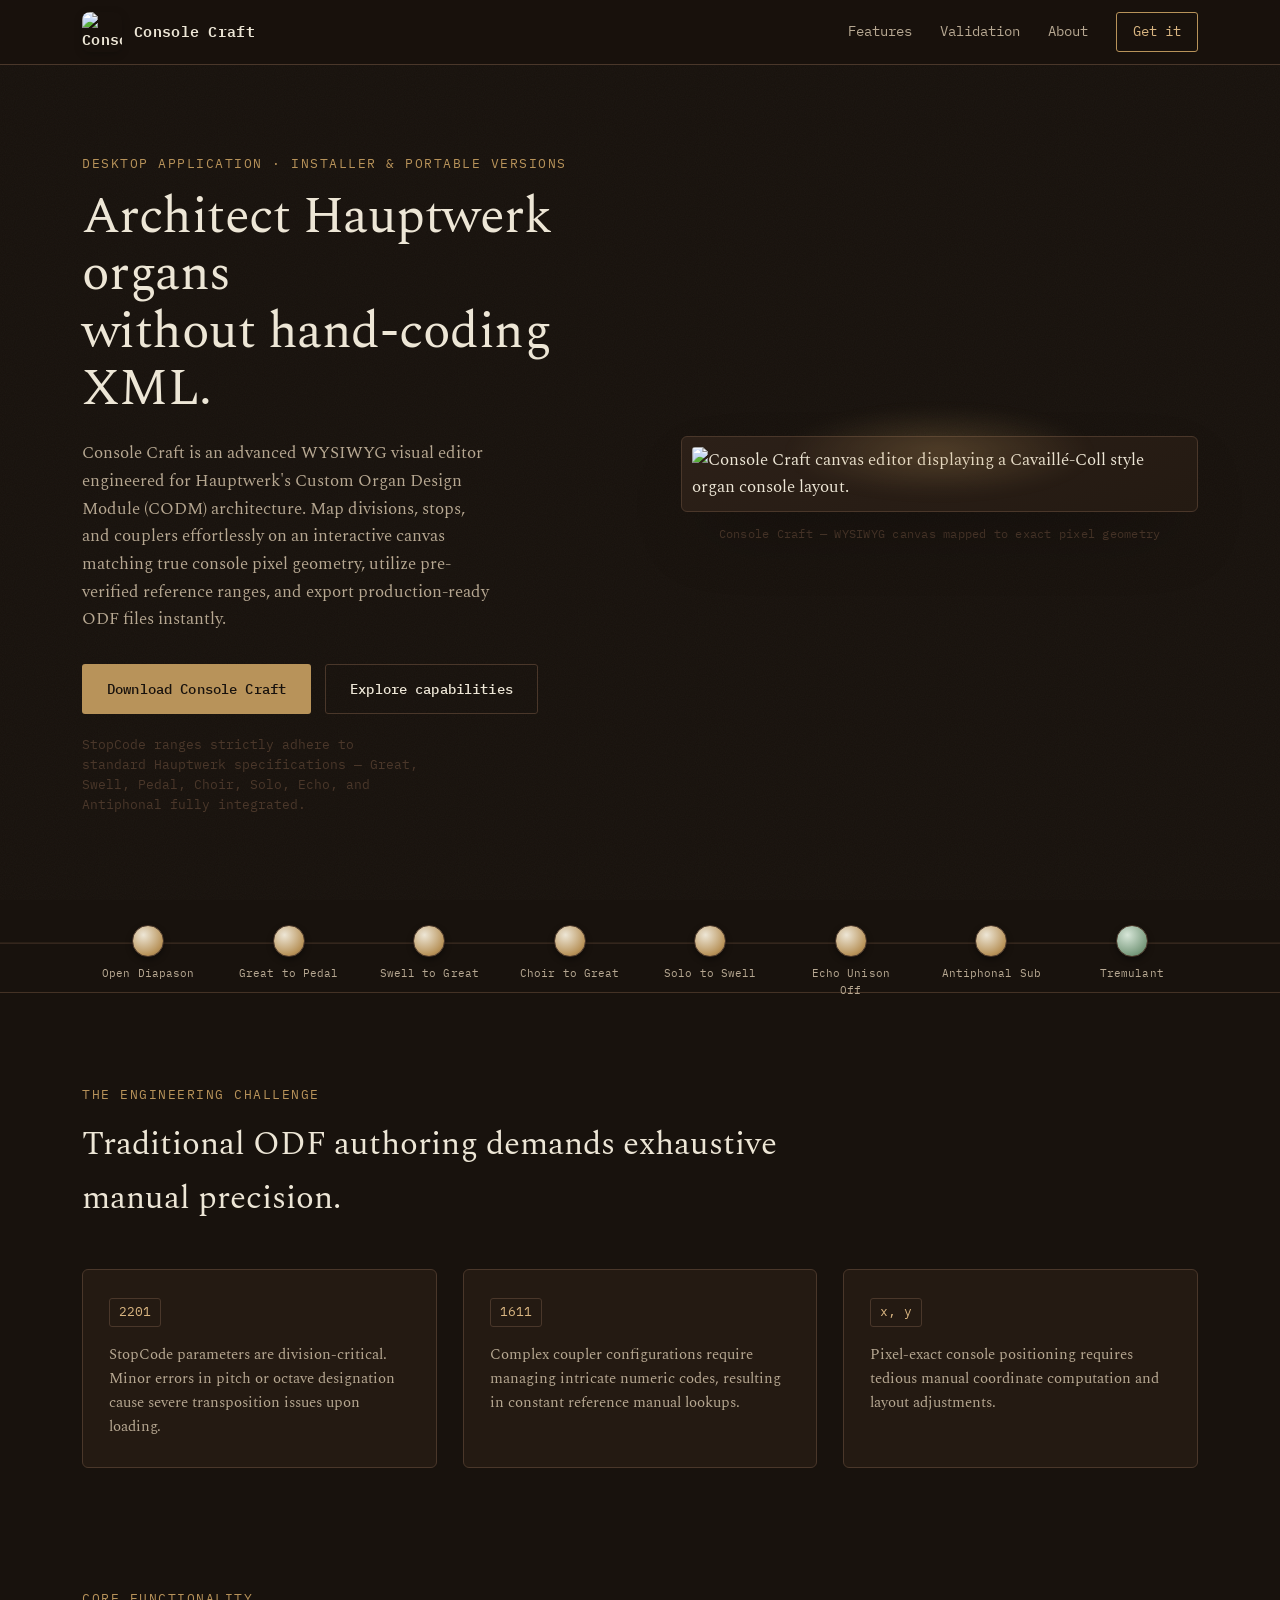
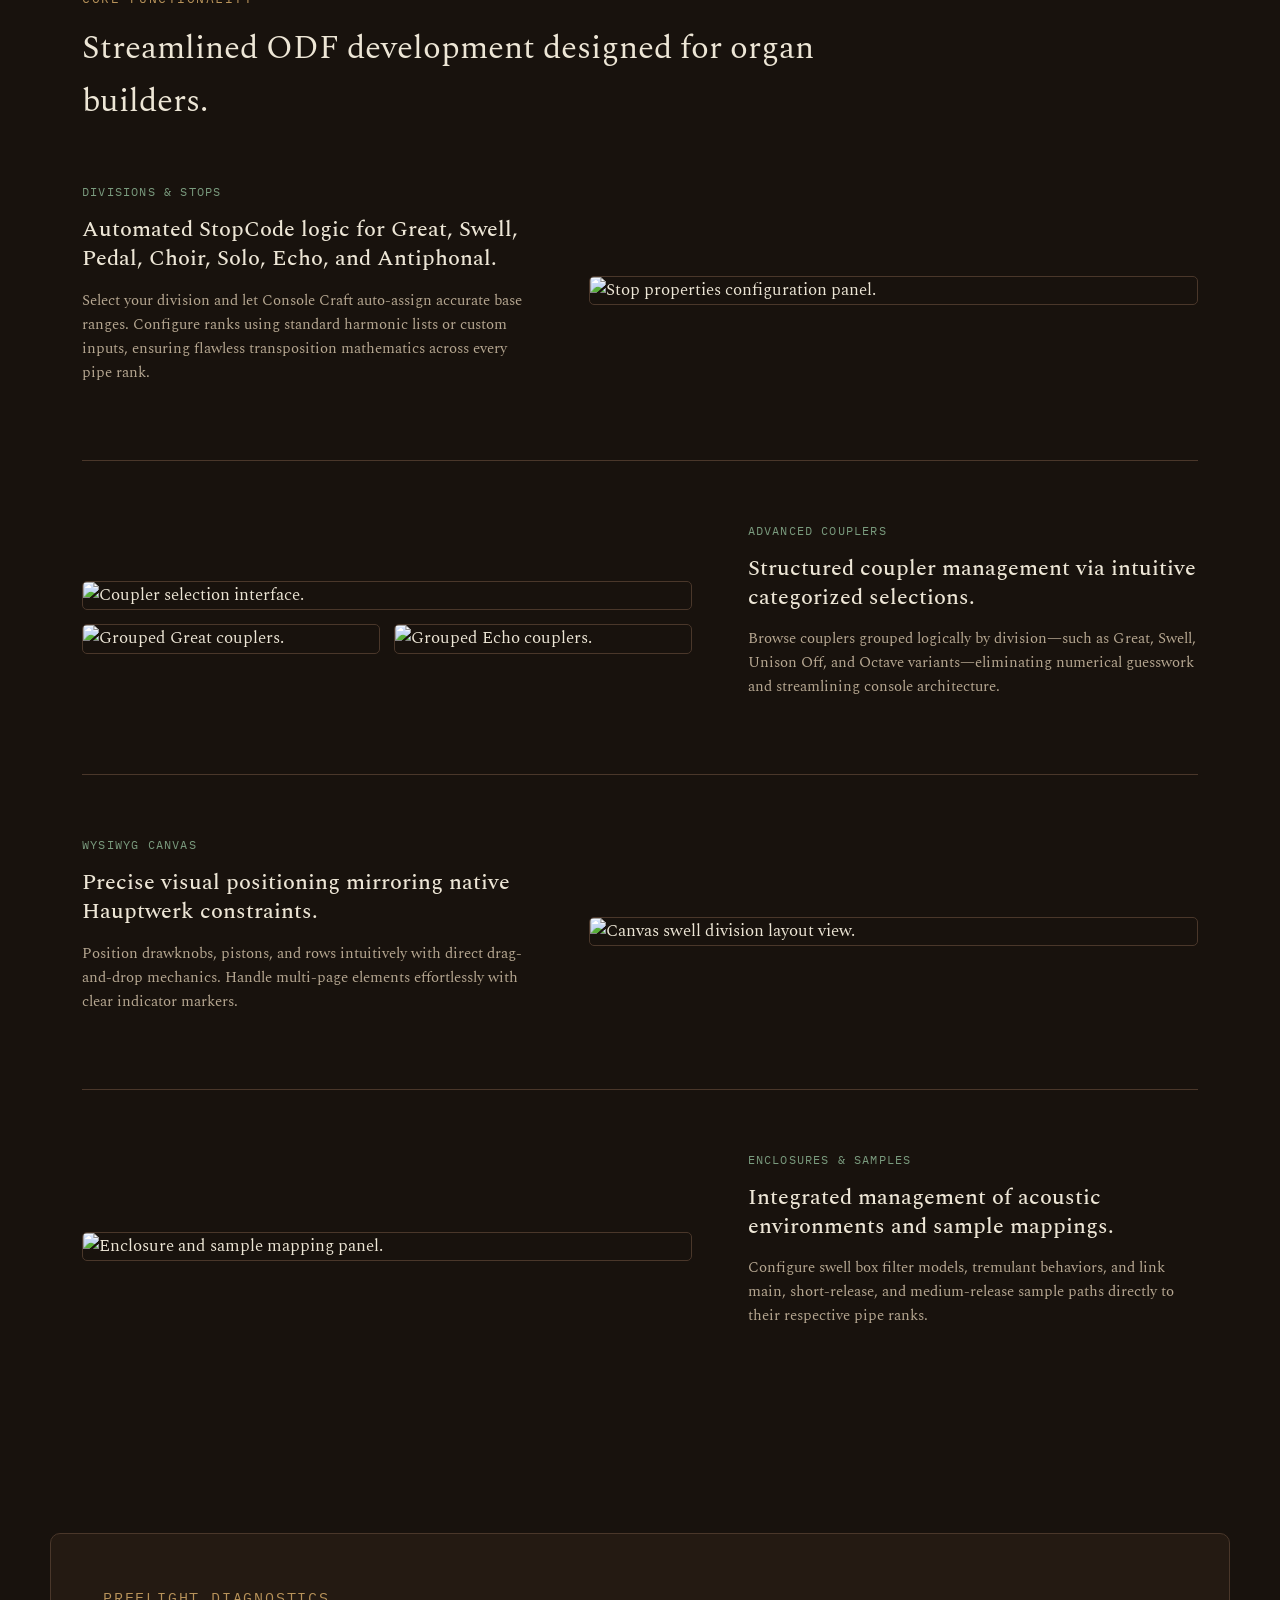
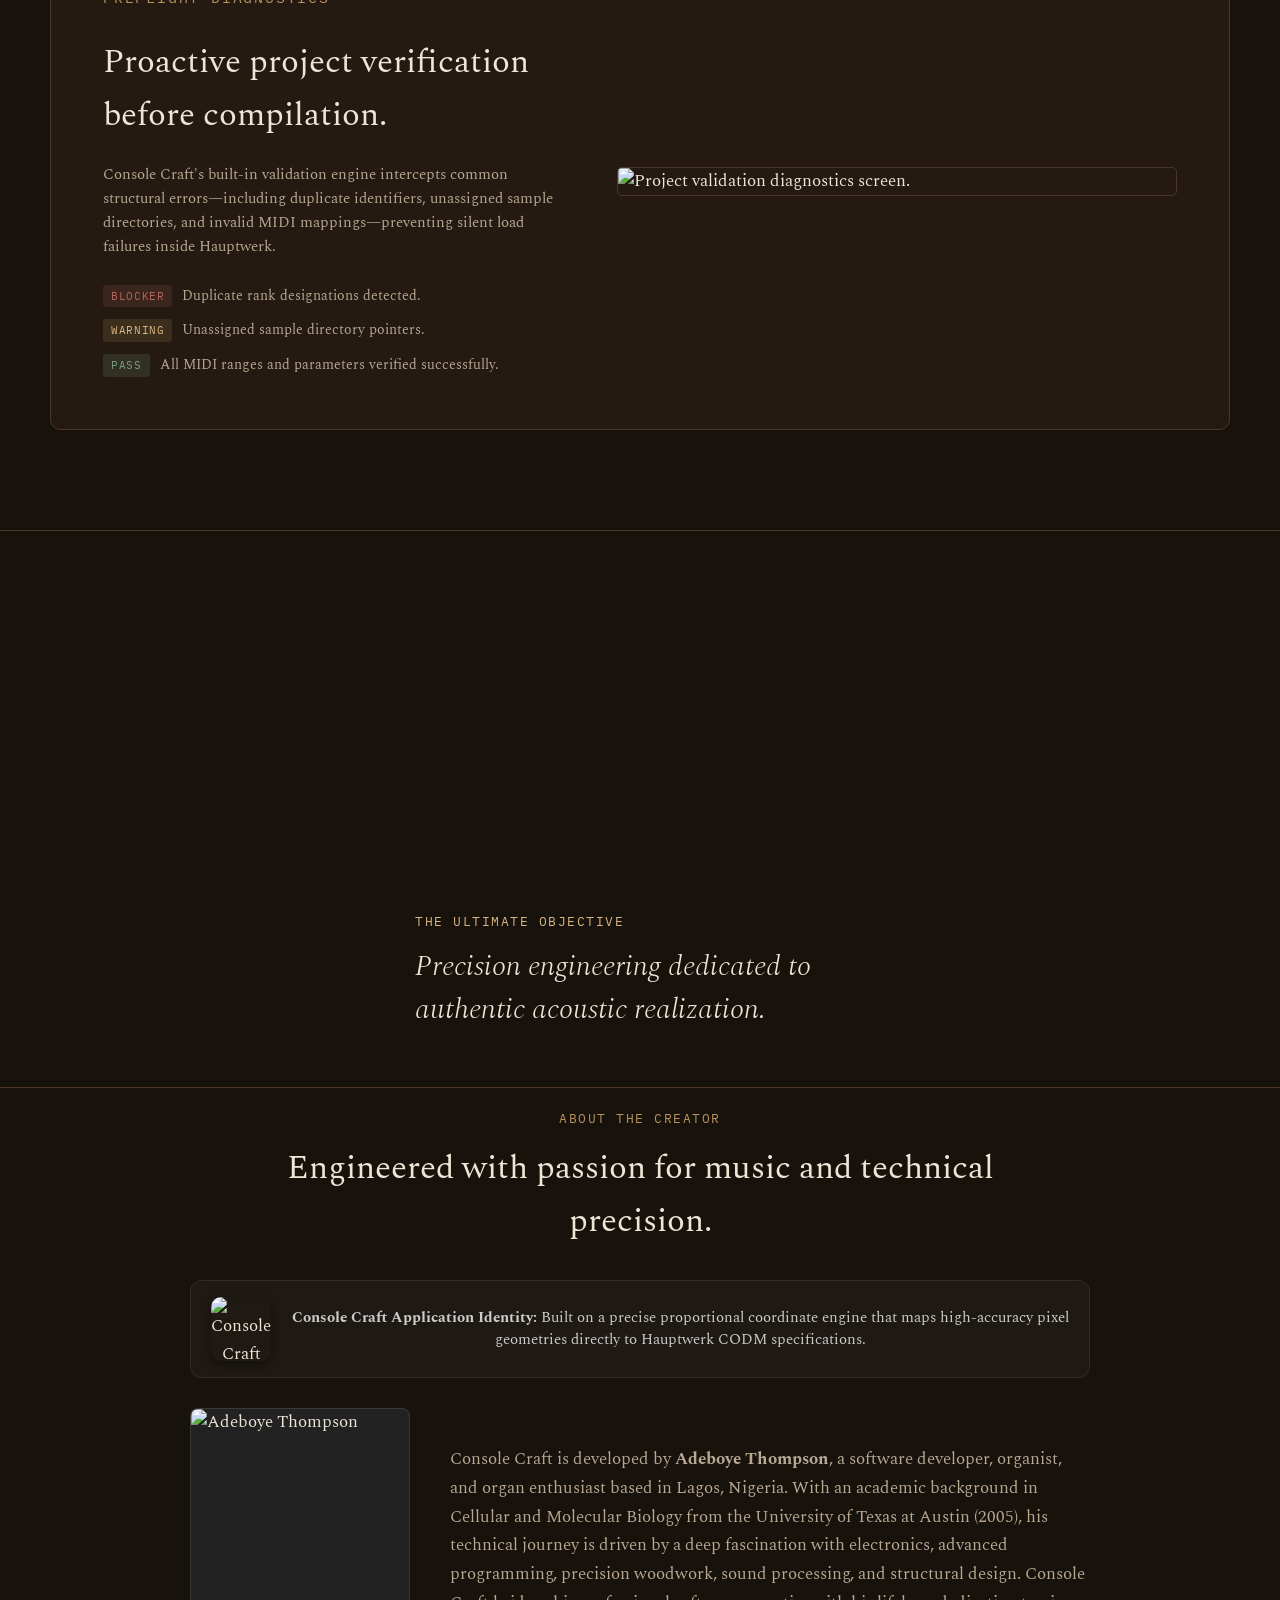
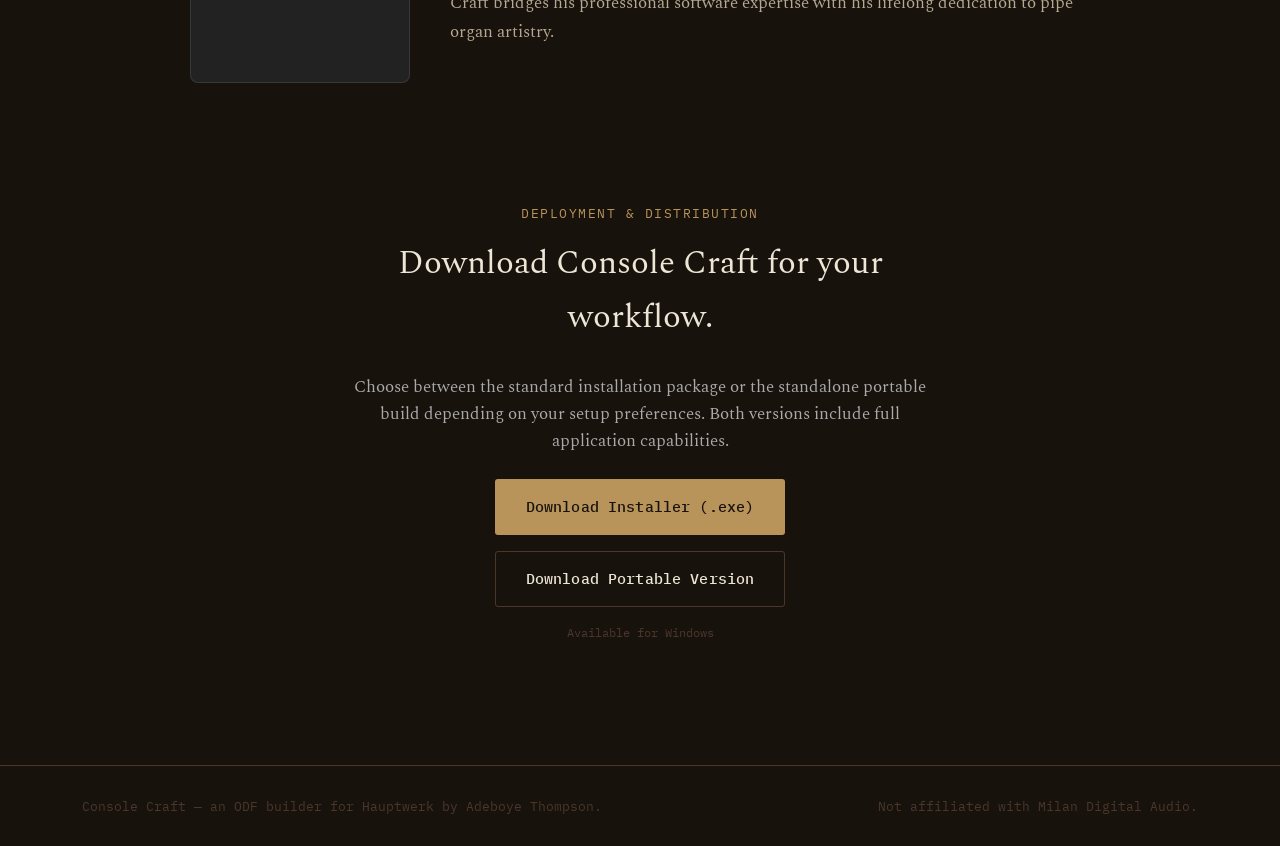
==== index.html @ 50b04cef "first" ====
<!DOCTYPE html>
<html lang="en">
<head>
<meta charset="UTF-8">
<meta name="viewport" content="width=device-width, initial-scale=1.0">
<title>Console Craft — Organ ODF Builder for Hauptwerk</title>
<meta name="description" content="Console Craft is a visual editor for building Hauptwerk Custom Organ Design Module (CODM) files — defining divisions, stops, couplers, and canvas layout with precision, eliminating manual XML authoring.">

<link rel="preconnect" href="https://fonts.googleapis.com">
<link rel="preconnect" href="https://fonts.gstatic.com" crossorigin>
<link href="https://fonts.googleapis.com/css2?family=Spectral:ital,wght@0,300;0,400;0,500;0,600;1,400&family=IBM+Plex+Mono:wght@400;500;600&display=swap" rel="stylesheet">
<link rel="stylesheet" href="styles.css">
<style>
  /* Styling for about section layout and larger logo integration */
  .about-container {
    display: flex;
    align-items: center;
    gap: 40px;
    max-width: 900px;
    margin: 0 auto;
    text-align: left;
  }
  .about-photo-frame {
    flex-shrink: 0;
    width: 220px;
    aspect-ratio: 1122 / 1402;
    border-radius: 8px;
    overflow: hidden;
    background: #222;
    border: 1px solid rgba(255, 255, 255, 0.1);
  }
  .about-photo-frame img {
    width: 100%;
    height: 100%;
    object-fit: cover;
    display: block;
  }
  .about-text {
    flex-grow: 1;
    line-height: 1.7;
  }
  /* Clear, larger logo styling for header */
  .brand-logo {
    width: 40px;
    height: 40px;
    border-radius: 8px;
    object-fit: cover;
    box-shadow: 0 2px 8px rgba(0,0,0,0.2);
  }
  .hero-badge-logo {
    display: flex;
    align-items: center;
    gap: 14px;
    margin-bottom: 16px;
  }
  .hero-badge-logo img {
    width: 56px;
    height: 56px;
    border-radius: 10px;
    box-shadow: 0 4px 12px rgba(0,0,0,0.3);
  }
  /* App logo showcase box in About section */
  .about-logo-showcase {
    display: flex;
    align-items: center;
    gap: 20px;
    background: rgba(255, 255, 255, 0.03);
    border: 1px solid rgba(255, 255, 255, 0.08);
    padding: 16px 20px;
    border-radius: 12px;
    margin-bottom: 24px;
  }
  .about-logo-showcase img {
    width: 64px;
    height: 64px;
    border-radius: 10px;
    object-fit: cover;
    box-shadow: 0 4px 10px rgba(0,0,0,0.4);
  }
  .about-logo-showcase span {
    font-size: 0.95rem;
    color: var(--text-muted, #ccc);
    line-height: 1.5;
  }
  @media (max-width: 768px) {
    .about-container {
      flex-direction: column;
      text-align: center;
    }
    .about-text {
      text-align: left;
    }
    .about-logo-showcase {
      flex-direction: column;
      text-align: center;
    }
  }
</style>
</head>
<body>

<div class="grain-overlay" aria-hidden="true"></div>

<header class="site-header">
  <div class="wrap header-inner">
    <a href="#top" class="brand" style="display: flex; align-items: center; gap: 12px;">
      <!-- Larger, clear logo in header -->
      <img src="images/applogo.png" alt="Console Craft Logo" class="brand-logo">
      Console&nbsp;Craft
    </a>
    <nav class="site-nav">
      <a href="#features">Features</a>
      <a href="#validate">Validation</a>
      <a href="#about">About</a>
      <a class="nav-cta" href="#get-it">Get it</a>
    </nav>
  </div>
</header>

<main id="top">

  <!-- HERO -->
  <section class="hero">
    <div class="wrap hero-inner">
      <div class="hero-copy">
        <div class="hero-badge-logo">
         
          <p class="eyebrow" style="margin: 0;">Desktop Application · Installer &amp; Portable Versions</p>
        </div>
        
        <h1>Architect Hauptwerk organs<br> without hand-coding XML.</h1>
        <p class="hero-lede">
          Console Craft is an advanced WYSIWYG visual editor engineered for Hauptwerk's Custom Organ Design Module (CODM) architecture. 
          Map divisions, stops, and couplers effortlessly on an interactive canvas matching true console pixel geometry, 
          utilize pre-verified reference ranges, and export production-ready ODF files instantly.
        </p>
        <div class="hero-actions">
          <a href="#get-it" class="btn btn-primary">Download Console Craft</a>
          <a href="#features" class="btn btn-ghost">Explore capabilities</a>
        </div>
        <p class="hero-note">StopCode ranges strictly adhere to standard Hauptwerk specifications — Great, Swell, Pedal, Choir, Solo, Echo, and Antiphonal fully integrated.</p>
      </div>

      <div class="hero-frame" aria-hidden="false">
        <div class="console-panel">
          <div class="console-panel-glow"></div>
          <img src="images/hauptwerk-console.webp" alt="Console Craft canvas editor displaying a Cavaillé-Coll style organ console layout." loading="eager">
        </div>
        <div class="frame-caption">Console Craft — WYSIWYG canvas mapped to exact pixel geometry</div>
      </div>
    </div>
  </section>

  <!-- STOP RAIL DIVIDER -->
  <div class="stop-rail" role="presentation" aria-hidden="true">
    <svg class="stop-rail-svg" viewBox="0 0 1400 90" preserveAspectRatio="xMidYMid meet">
      <line x1="0" y1="18" x2="1400" y2="18" class="rail-line"/>
      <line x1="0" y1="72" x2="1400" y2="72" class="rail-line"/>
    </svg>
    <div class="stop-rail-knobs">
      <div class="knob"><span>Open Diapason</span></div>
      <div class="knob"><span>Great to Pedal</span></div>
      <div class="knob"><span>Swell to Great</span></div>
      <div class="knob"><span>Choir to Great</span></div>
      <div class="knob"><span>Solo to Swell</span></div>
      <div class="knob"><span>Echo Unison Off</span></div>
      <div class="knob"><span>Antiphonal Sub</span></div>
      <div class="knob knob-accent"><span>Tremulant</span></div>
    </div>
  </div>

  <!-- THE CHALLENGE -->
  <section class="problem">
    <div class="wrap problem-inner">
      <p class="eyebrow">The Engineering Challenge</p>
      <h2>Traditional ODF authoring demands exhaustive manual precision.</h2>
      <div class="problem-grid">
        <div class="problem-card">
          <span class="pc-mark">2201</span>
          <p>StopCode parameters are division-critical. Minor errors in pitch or octave designation cause severe transposition issues upon loading.</p>
        </div>
        <div class="problem-card">
          <span class="pc-mark">1611</span>
          <p>Complex coupler configurations require managing intricate numeric codes, resulting in constant reference manual lookups.</p>
        </div>
        <div class="problem-card">
          <span class="pc-mark">x, y</span>
          <p>Pixel-exact console positioning requires tedious manual coordinate computation and layout adjustments.</p>
        </div>
      </div>
    </div>
  </section>

  <!-- FEATURES -->
  <section id="features" class="features">
    <div class="wrap">
      <p class="eyebrow">Core Functionality</p>
      <h2>Streamlined ODF development designed for organ builders.</h2>

      <div class="feature-row">
        <div class="feature-text">
          <span class="feature-index">Divisions &amp; Stops</span>
          <h3>Automated StopCode logic for Great, Swell, Pedal, Choir, Solo, Echo, and Antiphonal.</h3>
          <p>Select your division and let Console Craft auto-assign accurate base ranges. Configure ranks using standard harmonic lists or custom inputs, ensuring flawless transposition mathematics across every pipe rank.</p>
        </div>
        <div class="feature-image">
          <img src="images/stop-properties.webp" alt="Stop properties configuration panel." loading="lazy">
        </div>
      </div>

      <div class="feature-row reverse">
        <div class="feature-text">
          <span class="feature-index">Advanced Couplers</span>
          <h3>Structured coupler management via intuitive categorized selections.</h3>
          <p>Browse couplers grouped logically by division—such as Great, Swell, Unison Off, and Octave variants—eliminating numerical guesswork and streamlining console architecture.</p>
        </div>
        <div class="feature-image feature-image-stack">
          <img src="images/coupler-picker.webp" alt="Coupler selection interface." loading="lazy">
          <div class="stack-pair">
            <img src="images/coupler-grouped-great.webp" alt="Grouped Great couplers." loading="lazy">
            <img src="images/coupler-grouped-echo.webp" alt="Grouped Echo couplers." loading="lazy">
          </div>
        </div>
      </div>

      <div class="feature-row">
        <div class="feature-text">
          <span class="feature-index">WYSIWYG Canvas</span>
          <h3>Precise visual positioning mirroring native Hauptwerk constraints.</h3>
          <p>Position drawknobs, pistons, and rows intuitively with direct drag-and-drop mechanics. Handle multi-page elements effortlessly with clear indicator markers.</p>
        </div>
        <div class="feature-image">
          <img src="images/canvas-swell.webp" alt="Canvas swell division layout view." loading="lazy">
        </div>
      </div>

      <div class="feature-row reverse">
        <div class="feature-text">
          <span class="feature-index">Enclosures &amp; Samples</span>
          <h3>Integrated management of acoustic environments and sample mappings.</h3>
          <p>Configure swell box filter models, tremulant behaviors, and link main, short-release, and medium-release sample paths directly to their respective pipe ranks.</p>
        </div>
        <div class="feature-image">
          <img src="images/enclosure-samples.webp" alt="Enclosure and sample mapping panel." loading="lazy">
        </div>
      </div>
    </div>
  </section>

  <!-- VALIDATION -->
  <section id="validate" class="validate">
    <div class="wrap validate-inner">
      <div class="validate-copy">
        <p class="eyebrow">Preflight Diagnostics</p>
        <h2>Proactive project verification before compilation.</h2>
        <p>Console Craft's built-in validation engine intercepts common structural errors—including duplicate identifiers, unassigned sample directories, and invalid MIDI mappings—preventing silent load failures inside Hauptwerk.</p>
        <ul class="validate-list">
          <li><span class="v-blocker">Blocker</span> Duplicate rank designations detected.</li>
          <li><span class="v-warning">Warning</span> Unassigned sample directory pointers.</li>
          <li><span class="v-pass">Pass</span> All MIDI ranges and parameters verified successfully.</li>
        </ul>
      </div>
      <div class="validate-image">
        <img src="images/validate-project.webp" alt="Project validation diagnostics screen." loading="lazy">
      </div>
    </div>
  </section>

  <!-- CATHEDRAL BREAK -->
  <section class="organ-break" role="img" aria-label="A grand pipe organ facade in a cathedral.">
    <div class="organ-break-scrim"></div>
    <div class="wrap organ-break-inner">
      <p class="eyebrow">The Ultimate Objective</p>
      <p class="organ-break-line">Precision engineering dedicated to authentic acoustic realization.</p>
    </div>
  </section>

  <!-- ABOUT THE DEVELOPER -->
  <section id="about" class="stack">
    <div class="wrap">
      <p class="eyebrow">About the Creator</p>
      <h2>Engineered with passion for music and technical precision.</h2>
      
      <!-- App Logo Showcase Added Here -->
      <div class="about-logo-showcase" style="max-width: 900px; margin: 0 auto 30px auto;">
        <img src="images/applogo.png" alt="Console Craft Logo">
        <span><strong>Console Craft Application Identity:</strong> Built on a precise proportional coordinate engine that maps high-accuracy pixel geometries directly to Hauptwerk CODM specifications.</span>
      </div>

      <div class="about-container">
        <!-- Developer Photo Placeholder (Maintains 1122x1402 proportions via CSS) -->
        <div class="about-photo-frame">
          <img src="images/profile.png" alt="Adeboye Thompson" loading="lazy">
        </div>
        
        <div class="about-text">
          <p>
            Console Craft is developed by <strong>Adeboye Thompson</strong>, a software developer, organist, and organ enthusiast based in Lagos, Nigeria. 
            With an academic background in Cellular and Molecular Biology from the University of Texas at Austin (2005), his technical journey is driven by a deep fascination with electronics, advanced programming, precision woodwork, sound processing, and structural design. Console Craft bridges his professional software expertise with his lifelong dedication to pipe organ artistry.
          </p>
        </div>
      </div>
    </div>
  </section>

 <!-- GET IT -->
  <section id="get-it" class="get-it">
    <div class="wrap get-it-inner">
      <p class="eyebrow">Deployment &amp; Distribution</p>
      <h2>Download Console Craft for your workflow.</h2>
      <p style="margin-bottom: 24px; color: var(--text-muted, #aaa);">
        Choose between the standard installation package or the standalone portable build depending on your setup preferences. Both versions include full application capabilities.
      </p>
      <div class="get-it-actions">
        <a href="https://consolecraftapp.gumroad.com/l/ilamlo" target="_blank" rel="noopener noreferrer" class="btn btn-primary btn-large" id="installer-link">Download Installer (.exe)</a>
        <a href="https://consolecraftapp.gumroad.com/l/ilamlo" target="_blank" rel="noopener noreferrer" class="btn btn-ghost btn-large" id="portable-link">Download Portable Version</a>
      </div>
      <p class="get-it-note">Available for Windows</p>
    </div>
  </section>

</main>

<footer class="site-footer">
  <div class="wrap footer-inner">
    <span>Console Craft — an ODF builder for Hauptwerk by Adeboye Thompson.</span>
    <span class="footer-dim">Not affiliated with Milan Digital Audio.</span>
  </div>
</footer>

<script src="script.js"></script>
</body>
</html>
---- styles.css ----
/* ==========================================================================
   Console Craft — design tokens
   ========================================================================== */
:root {
  --walnut-dark:    #18120d;
  --walnut-panel:   #241a12;
  --walnut-panel-2: #2c2018;
  --walnut-line:    #4a372a;
  --brass:          #b8935a;
  --brass-bright:   #d9b581;
  --parchment:      #ede6d6;
  --parchment-dim:  #b7a892;
  --sage:           #7a9b7e;
  --brick:          #b5645a;

  --font-display: 'Spectral', Georgia, serif;
  --font-mono: 'IBM Plex Mono', ui-monospace, monospace;

  --wrap: 1180px;
}

@media (prefers-reduced-motion: reduce) {
  * { animation-duration: 0.001ms !important; animation-iteration-count: 1 !important; transition-duration: 0.001ms !important; }
}

* { box-sizing: border-box; }
html { scroll-behavior: smooth; }

body {
  margin: 0;
  background: var(--walnut-dark);
  color: var(--parchment);
  font-family: var(--font-display);
  font-size: 17px;
  line-height: 1.6;
  -webkit-font-smoothing: antialiased;
}

.wrap {
  max-width: var(--wrap);
  margin: 0 auto;
  padding: 0 32px;
}

a { color: inherit; }

.grain-overlay {
  position: fixed;
  inset: 0;
  pointer-events: none;
  z-index: 1;
  opacity: 0.035;
  background-image: url("data:image/svg+xml,%3Csvg xmlns='http://www.w3.org/2000/svg' width='120' height='120'%3E%3Cfilter id='n'%3E%3CfeTurbulence type='fractalNoise' baseFrequency='0.9' numOctaves='2' stitchTiles='stitch'/%3E%3C/filter%3E%3Crect width='100%25' height='100%25' filter='url(%23n)'/%3E%3C/svg%3E");
}

/* Focus visibility */
a:focus-visible, button:focus-visible {
  outline: 2px solid var(--brass-bright);
  outline-offset: 3px;
}

.eyebrow {
  font-family: var(--font-mono);
  font-size: 12.5px;
  letter-spacing: 0.12em;
  text-transform: uppercase;
  color: var(--brass);
  margin: 0 0 14px;
}

h1, h2, h3 { font-weight: 500; margin: 0; color: var(--parchment); }

h1 {
  font-size: clamp(2.2rem, 4vw, 3.4rem);
  line-height: 1.12;
  font-weight: 400;
  letter-spacing: -0.01em;
}

h2 {
  font-size: clamp(1.7rem, 2.6vw, 2.3rem);
  font-weight: 400;
  max-width: 780px;
  margin-bottom: 44px;
}

h3 {
  font-size: 1.35rem;
  font-weight: 500;
  margin-bottom: 14px;
  line-height: 1.35;
}

p { color: var(--parchment-dim); }

/* ==========================================================================
   Header
   ========================================================================== */
.site-header {
  position: sticky;
  top: 0;
  z-index: 10;
  background: rgba(24, 18, 13, 0.88);
  backdrop-filter: blur(8px);
  border-bottom: 1px solid var(--walnut-line);
}

.header-inner {
  display: flex;
  align-items: center;
  justify-content: space-between;
  height: 64px;
}

.brand {
  display: flex;
  align-items: center;
  gap: 10px;
  font-family: var(--font-mono);
  font-size: 15px;
  font-weight: 600;
  letter-spacing: 0.02em;
  text-decoration: none;
  color: var(--parchment);
}

.brand-mark { color: var(--brass); display: inline-flex; }

.site-nav {
  display: flex;
  align-items: center;
  gap: 28px;
  font-family: var(--font-mono);
  font-size: 13.5px;
}

.site-nav a {
  text-decoration: none;
  color: var(--parchment-dim);
  transition: color 0.15s ease;
}
.site-nav a:hover { color: var(--brass-bright); }

.nav-cta {
  padding: 8px 16px;
  border: 1px solid var(--brass);
  border-radius: 3px;
  color: var(--brass-bright) !important;
}
.nav-cta:hover { background: var(--brass); color: var(--walnut-dark) !important; }

/* ==========================================================================
   Buttons
   ========================================================================== */
.btn {
  display: inline-block;
  font-family: var(--font-mono);
  font-size: 14px;
  font-weight: 500;
  letter-spacing: 0.01em;
  text-decoration: none;
  padding: 13px 24px;
  border-radius: 3px;
  border: 1px solid transparent;
  transition: transform 0.15s ease, background 0.15s ease, border-color 0.15s ease;
}
.btn-primary {
  background: var(--brass);
  color: var(--walnut-dark);
}
.btn-primary:hover { background: var(--brass-bright); transform: translateY(-1px); }

.btn-ghost {
  border-color: var(--walnut-line);
  color: var(--parchment);
}
.btn-ghost:hover { border-color: var(--brass); color: var(--brass-bright); }

.btn-large { padding: 15px 30px; font-size: 15px; }

/* ==========================================================================
   Hero
   ========================================================================== */
.hero { padding: 88px 0 64px; position: relative; z-index: 2; }

.hero-inner {
  display: grid;
  grid-template-columns: 1.05fr 1fr;
  gap: 56px;
  align-items: center;
}

.hero-lede {
  font-size: 1.08rem;
  max-width: 46ch;
  margin: 22px 0 30px;
}

.hero-actions { display: flex; gap: 14px; flex-wrap: wrap; margin-bottom: 20px; }

.hero-note {
  font-family: var(--font-mono);
  font-size: 12.5px;
  color: var(--walnut-line);
  max-width: 42ch;
  line-height: 1.6;
}

.hero-frame { position: relative; }

.console-panel {
  position: relative;
  border-radius: 6px;
  padding: 10px;
  background: linear-gradient(155deg, var(--walnut-panel-2), var(--walnut-panel));
  border: 1px solid var(--walnut-line);
  box-shadow: 0 30px 70px -30px rgba(0,0,0,0.7);
}

.console-panel img {
  width: 100%;
  display: block;
  border-radius: 3px;
}

.console-panel-glow {
  position: absolute;
  top: -30px; left: 20%;
  width: 60%; height: 90px;
  background: radial-gradient(ellipse, rgba(184,147,90,0.28), transparent 70%);
  filter: blur(6px);
  pointer-events: none;
}

.frame-caption {
  font-family: var(--font-mono);
  font-size: 12px;
  color: var(--walnut-line);
  text-align: center;
  margin-top: 12px;
  letter-spacing: 0.02em;
}

/* ==========================================================================
   Stop rail divider (signature element)
   ========================================================================== */
.stop-rail {
  position: relative;
  padding: 34px 0 46px;
  overflow: hidden;
}

.stop-rail-svg {
  position: absolute;
  top: 0; left: 0;
  width: 100%; height: 100%;
}
.rail-line { stroke: var(--walnut-line); stroke-width: 1; }

.stop-rail-knobs {
  position: relative;
  max-width: var(--wrap);
  margin: 0 auto;
  padding: 0 32px;
  display: flex;
  justify-content: space-between;
  flex-wrap: wrap;
  gap: 18px 8px;
}

.knob {
  display: flex;
  flex-direction: column;
  align-items: center;
  gap: 8px;
  flex: 1 1 100px;
}

.knob::before {
  content: "";
  width: 30px; height: 30px;
  border-radius: 50%;
  background: radial-gradient(circle at 35% 30%, var(--parchment), var(--brass) 70%, #7d5f38 100%);
  border: 1px solid var(--walnut-line);
  box-shadow: 0 3px 6px rgba(0,0,0,0.4);
}

.knob.knob-accent::before {
  background: radial-gradient(circle at 35% 30%, #d7e6d8, var(--sage) 70%, #4c6b50 100%);
}

.knob span {
  font-family: var(--font-mono);
  font-size: 10.5px;
  text-align: center;
  color: var(--parchment-dim);
  letter-spacing: 0.01em;
  max-width: 100px;
}

/* ==========================================================================
   Problem
   ========================================================================== */
.problem { padding: 40px 0 90px; }

.problem-grid {
  display: grid;
  grid-template-columns: repeat(3, 1fr);
  gap: 26px;
}

.problem-card {
  background: var(--walnut-panel);
  border: 1px solid var(--walnut-line);
  border-radius: 6px;
  padding: 28px 26px;
}

.pc-mark {
  display: inline-block;
  font-family: var(--font-mono);
  font-size: 13px;
  color: var(--brass-bright);
  border: 1px solid var(--walnut-line);
  border-radius: 3px;
  padding: 3px 9px;
  margin-bottom: 16px;
}

.problem-card p { margin: 0; font-size: 15px; }

/* ==========================================================================
   Features
   ========================================================================== */
.features { padding: 30px 0 100px; }

.feature-row {
  display: grid;
  grid-template-columns: 0.85fr 1.15fr;
  gap: 56px;
  align-items: center;
  padding: 60px 0;
  border-top: 1px solid var(--walnut-line);
}
.features h2 { border: none; padding: 0; }
.feature-row:first-of-type { border-top: none; padding-top: 10px; }

.feature-row.reverse { grid-template-columns: 1.15fr 0.85fr; }
.feature-row.reverse .feature-text { order: 2; }
.feature-row.reverse .feature-image { order: 1; }

.feature-index {
  font-family: var(--font-mono);
  font-size: 12px;
  letter-spacing: 0.1em;
  text-transform: uppercase;
  color: var(--sage);
  display: block;
  margin-bottom: 14px;
}

.feature-text p { font-size: 15px; }

.feature-image img {
  width: 100%;
  display: block;
  border-radius: 5px;
  border: 1px solid var(--walnut-line);
  box-shadow: 0 20px 50px -25px rgba(0,0,0,0.65);
}

.feature-image-stack { display: flex; flex-direction: column; gap: 14px; }
.stack-pair { display: grid; grid-template-columns: 1fr 1fr; gap: 14px; }

/* ==========================================================================
   Validate
   ========================================================================== */
.validate {
  padding: 30px 0 100px;
}

.validate-inner {
  display: grid;
  grid-template-columns: 0.9fr 1.1fr;
  gap: 56px;
  align-items: center;
  background: var(--walnut-panel);
  border: 1px solid var(--walnut-line);
  border-radius: 10px;
  padding: 52px;
}

.validate-copy h2 { margin-bottom: 20px; }
.validate-copy p { font-size: 15px; margin-bottom: 26px; }

.validate-list {
  list-style: none;
  margin: 0; padding: 0;
  display: flex;
  flex-direction: column;
  gap: 12px;
  font-size: 14px;
  color: var(--parchment-dim);
}

.validate-list li {
  display: flex;
  align-items: baseline;
  gap: 10px;
}

.v-blocker, .v-warning, .v-pass {
  font-family: var(--font-mono);
  font-size: 10.5px;
  text-transform: uppercase;
  letter-spacing: 0.06em;
  padding: 3px 8px;
  border-radius: 3px;
  flex: none;
}
.v-blocker { background: rgba(181,100,90,0.16); color: var(--brick); }
.v-warning { background: rgba(184,147,90,0.16); color: var(--brass-bright); }
.v-pass { background: rgba(122,155,126,0.16); color: var(--sage); }

.validate-image img {
  width: 100%;
  display: block;
  border-radius: 5px;
  border: 1px solid var(--walnut-line);
  box-shadow: 0 20px 50px -25px rgba(0,0,0,0.65);
}

/* ==========================================================================
   Cathedral break
   ========================================================================== */
.organ-break {
  position: relative;
  height: 62vh;
  min-height: 420px;
  max-height: 640px;
  background-image: url("images/cathedral-organ.webp");
  background-size: cover;
  background-position: center 30%;
  background-attachment: fixed;
  display: flex;
  align-items: flex-end;
  overflow: hidden;
  border-top: 1px solid var(--walnut-line);
  border-bottom: 1px solid var(--walnut-line);
}

@supports (-webkit-touch-callout: none) {
  /* iOS Safari handles background-attachment: fixed poorly */
  .organ-break { background-attachment: scroll; }
}

.organ-break-scrim {
  position: absolute;
  inset: 0;
  background: linear-gradient(180deg, rgba(24,18,13,0.15) 0%, rgba(24,18,13,0.55) 55%, rgba(24,18,13,0.94) 100%);
}

.organ-break-inner {
  position: relative;
  z-index: 1;
  padding-bottom: 56px;
}

.organ-break .eyebrow { color: var(--brass-bright); }

.organ-break-line {
  font-family: var(--font-display);
  font-style: italic;
  font-weight: 300;
  font-size: clamp(1.3rem, 2.4vw, 1.8rem);
  line-height: 1.5;
  max-width: 30ch;
  color: var(--parchment);
  margin: 0;
}

@media (max-width: 900px) {
  .organ-break { background-attachment: scroll; height: 50vh; min-height: 340px; }
}

/* ==========================================================================
   Stack
   ========================================================================== */
.stack { padding: 20px 0 100px; text-align: center; }
.stack h2 { margin: 0 auto 32px; }
.stack .eyebrow, .stack h2 { text-align: center; margin-left: auto; margin-right: auto; }

.stack-badges {
  display: flex;
  justify-content: center;
  flex-wrap: wrap;
  gap: 14px;
  margin-bottom: 30px;
}

.stack-badges span {
  font-family: var(--font-mono);
  font-size: 13px;
  padding: 9px 18px;
  border: 1px solid var(--walnut-line);
  border-radius: 20px;
  color: var(--parchment-dim);
}

.stack-note {
  max-width: 60ch;
  margin: 0 auto;
  font-size: 15px;
}

/* ==========================================================================
   Get it
   ========================================================================== */
.get-it {
  padding: 20px 0 110px;
  text-align: center;
}
.get-it-inner { max-width: 640px; margin: 0 auto; }
.get-it h2 { margin: 0 auto 30px; }
.get-it .eyebrow { text-align: center; }

.get-it-actions {
  display: flex;
  justify-content: center;
  gap: 16px;
  flex-wrap: wrap;
  margin-bottom: 16px;
}

.get-it-note {
  font-family: var(--font-mono);
  font-size: 12px;
  color: var(--walnut-line);
}

/* ==========================================================================
   Footer
   ========================================================================== */
.site-footer {
  border-top: 1px solid var(--walnut-line);
  padding: 30px 0;
}
.footer-inner {
  display: flex;
  justify-content: space-between;
  flex-wrap: wrap;
  gap: 8px;
  font-family: var(--font-mono);
  font-size: 12.5px;
  color: var(--walnut-line);
}
.footer-dim { color: var(--walnut-line); }

/* ==========================================================================
   Responsive
   ========================================================================== */
@media (max-width: 900px) {
  .hero-inner { grid-template-columns: 1fr; }
  .hero-frame { order: -1; }
  .problem-grid { grid-template-columns: 1fr; }
  .feature-row, .feature-row.reverse {
    grid-template-columns: 1fr;
  }
  .feature-row.reverse .feature-text,
  .feature-row.reverse .feature-image { order: initial; }
  .validate-inner { grid-template-columns: 1fr; padding: 36px 24px; }
  .site-nav { gap: 16px; font-size: 12.5px; }
  .stack-pair { grid-template-columns: 1fr; }
}

@media (max-width: 560px) {
  .wrap { padding: 0 20px; }
  .site-nav a:not(.nav-cta) { display: none; }
  .stop-rail-knobs { justify-content: flex-start; }
  .knob { flex: 1 1 70px; }
  .knob span { font-size: 9px; max-width: 70px; }
}
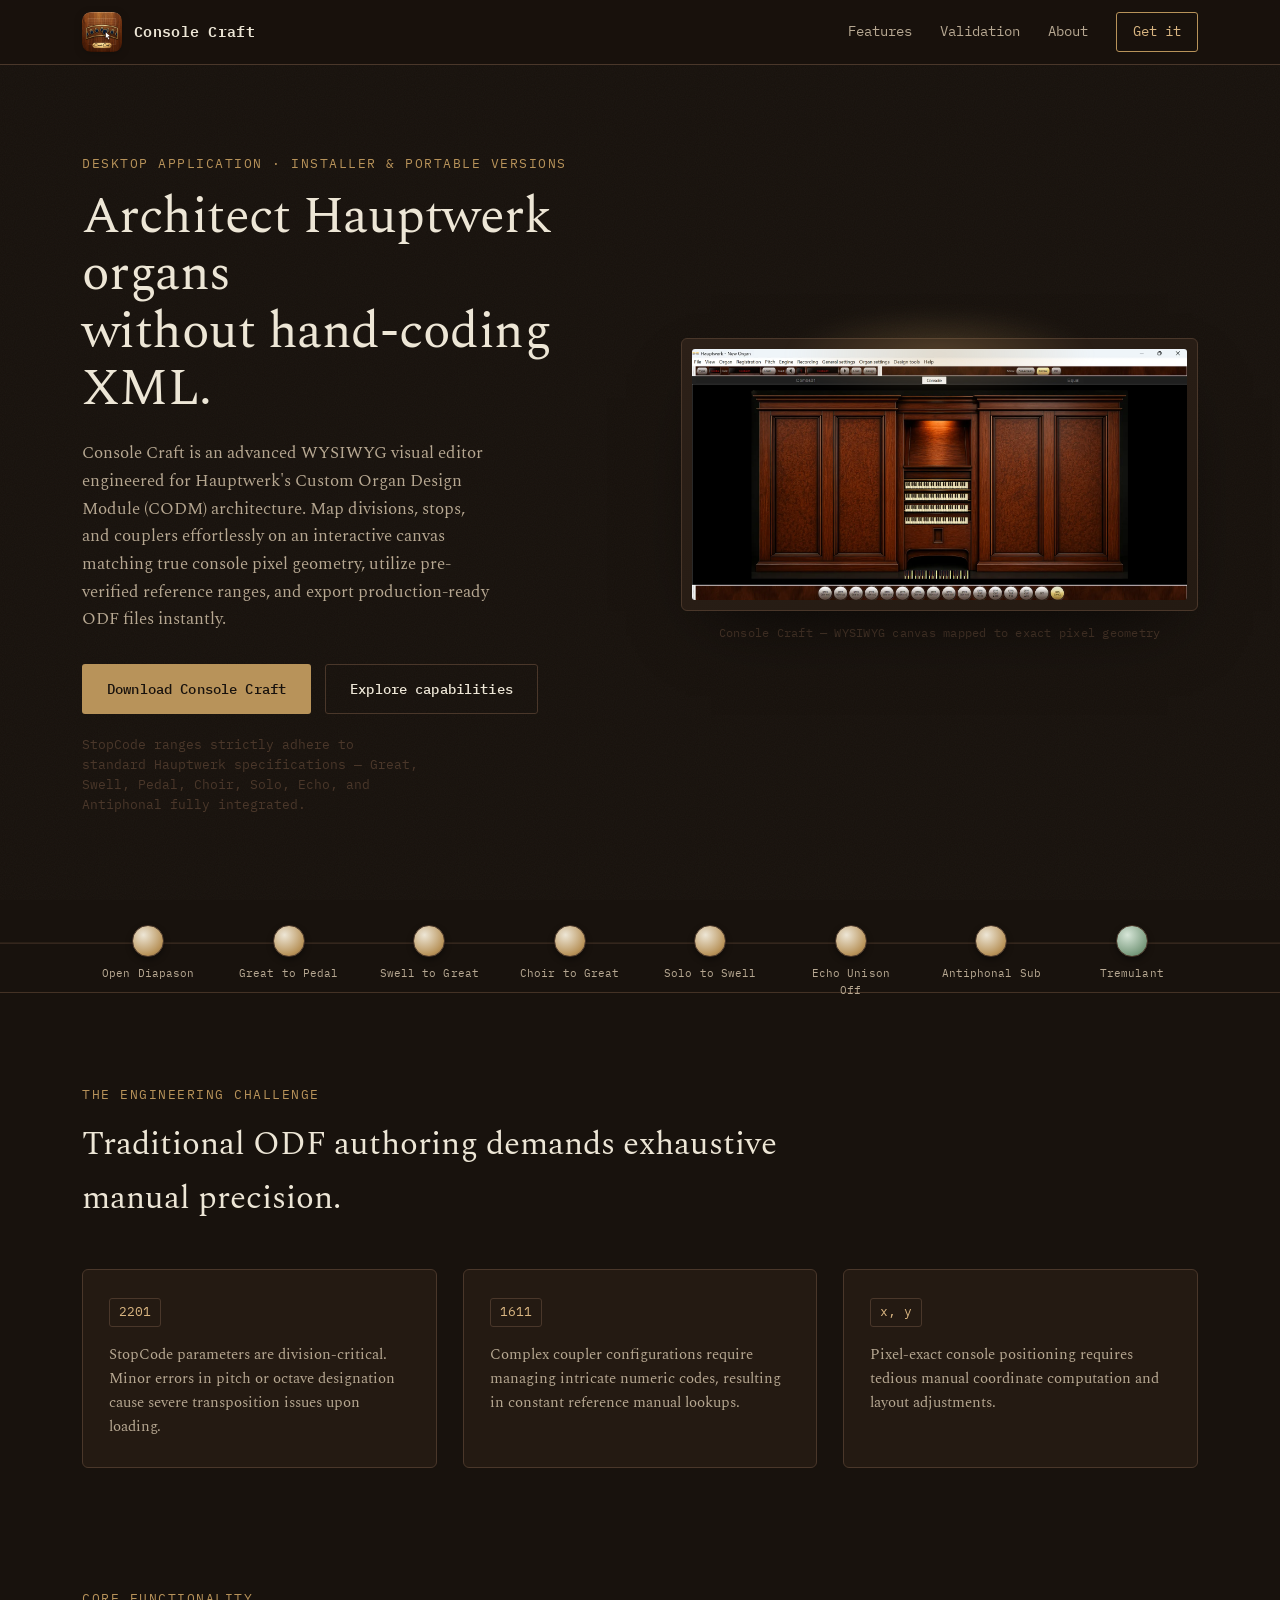
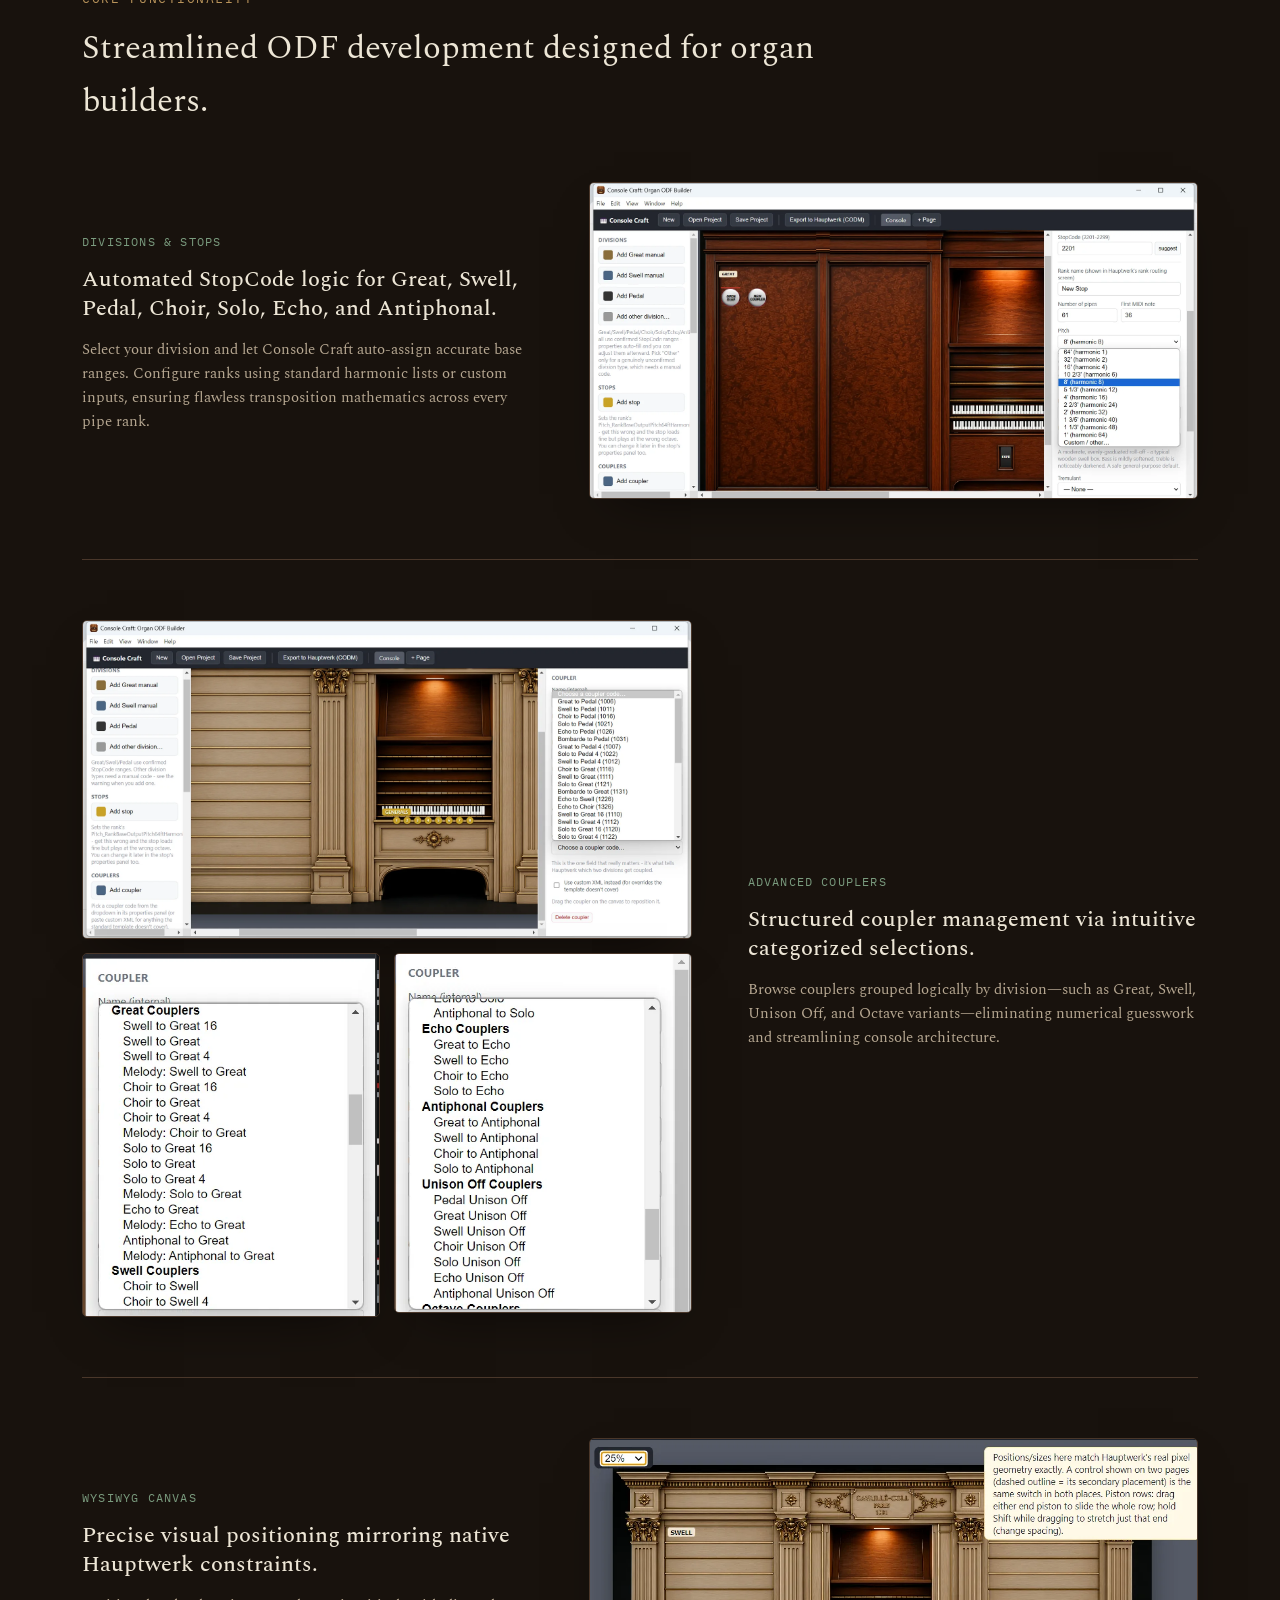
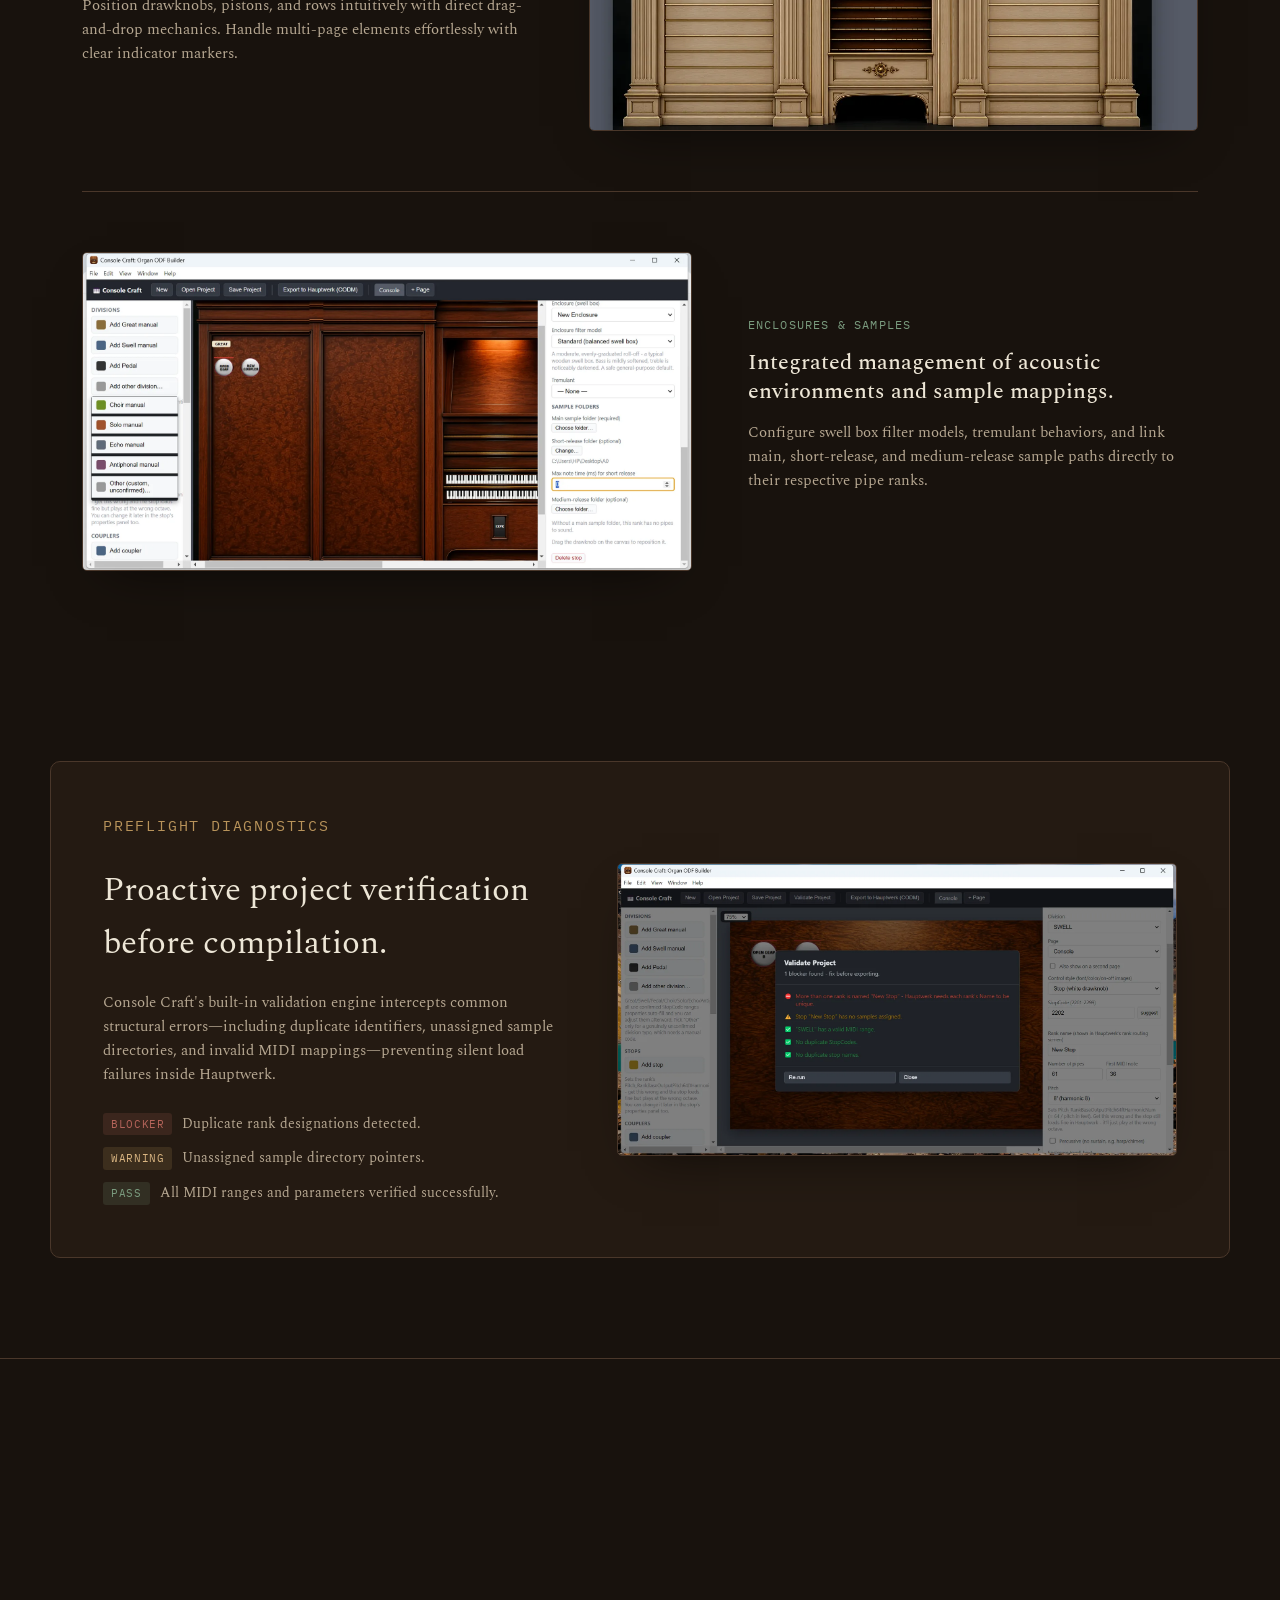
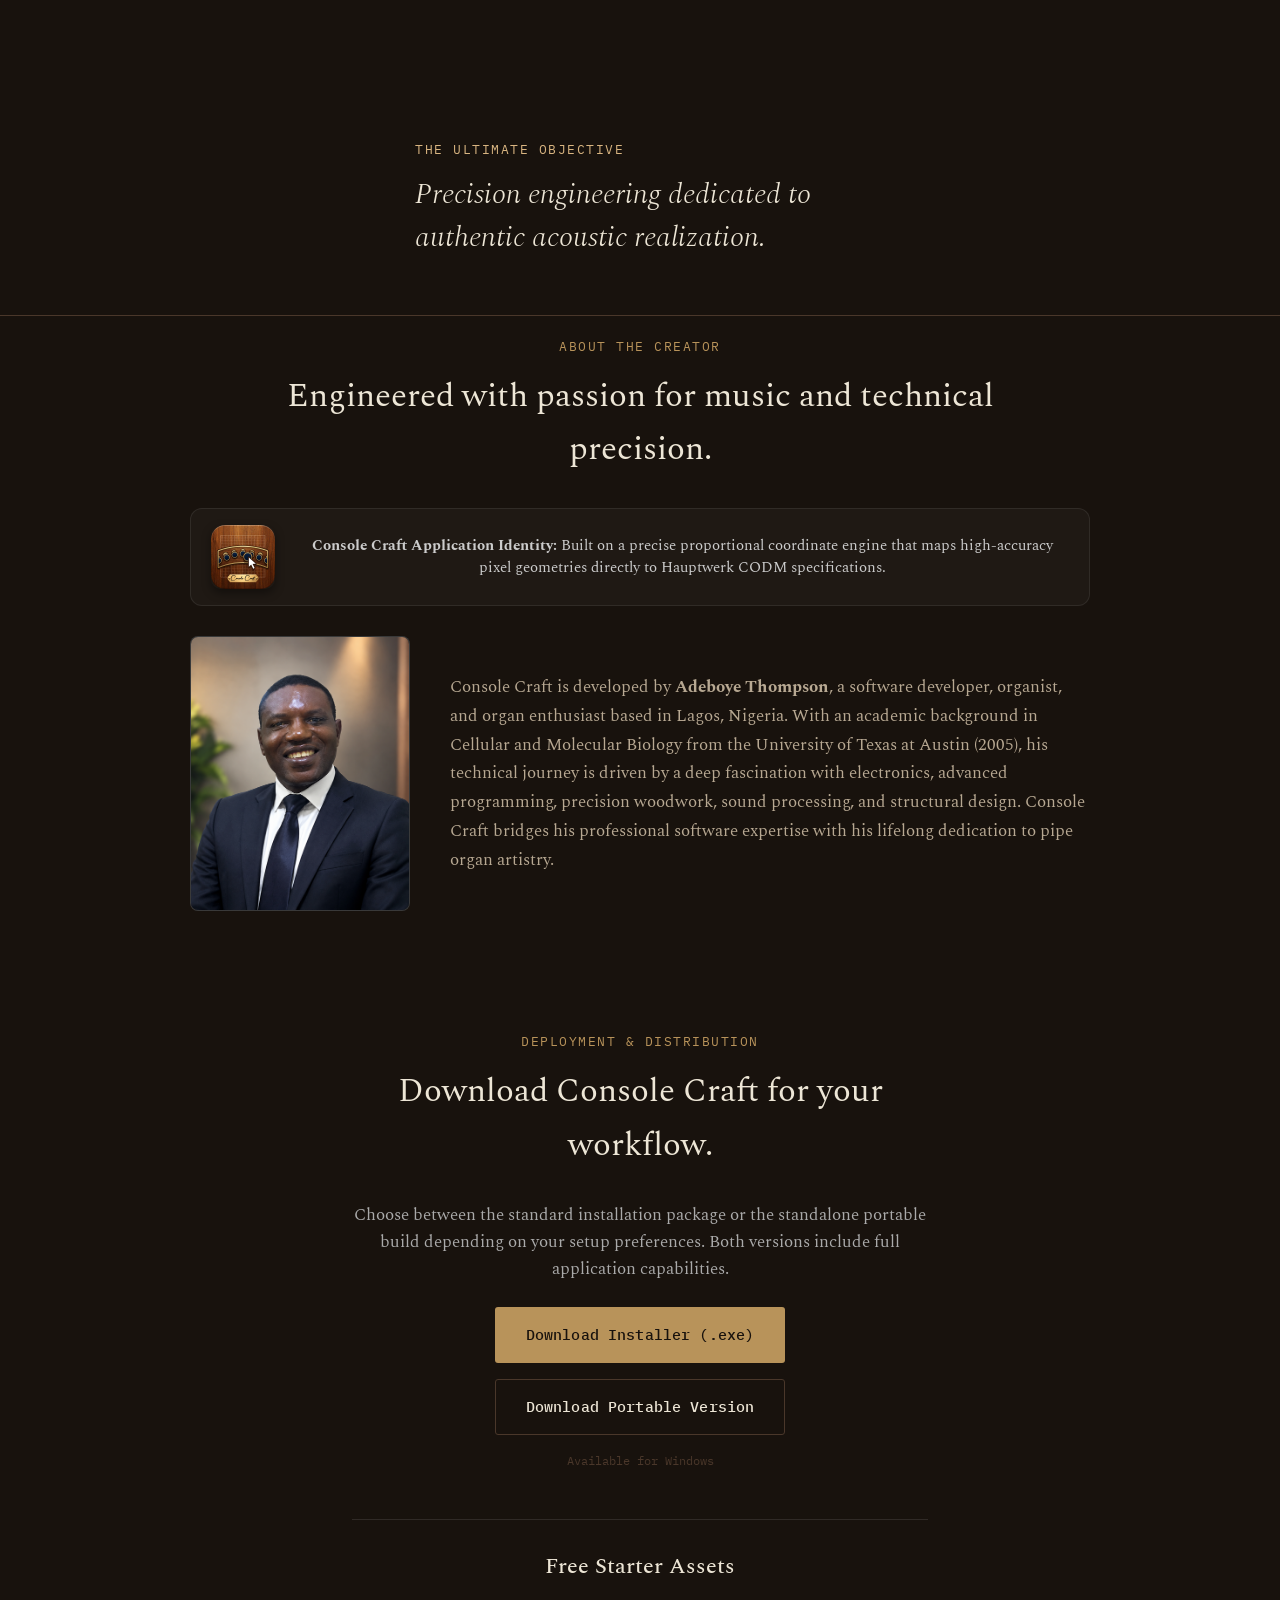
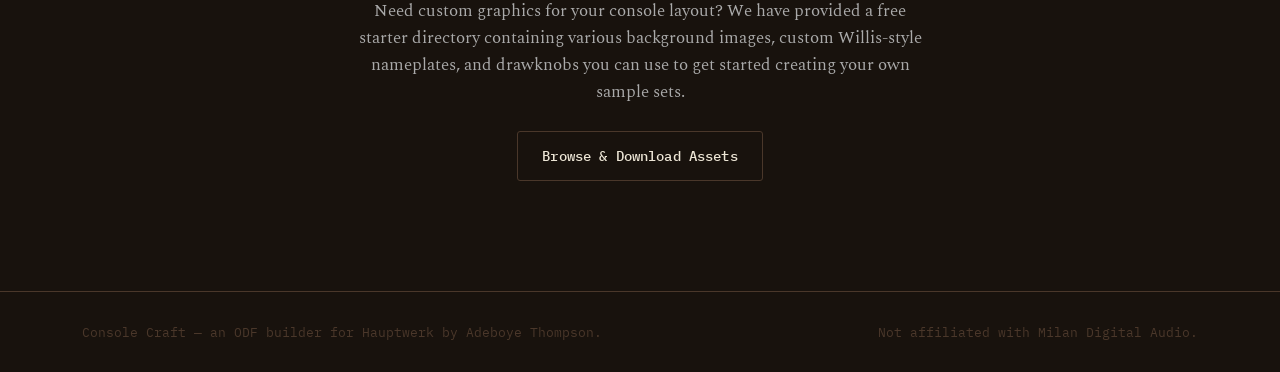
==== commit e35bbb88: "Update index.html" ====
--- a/index.html
+++ b/index.html
@@ -303,7 +303,7 @@
     </div>
   </section>
 
- <!-- GET IT -->
+<!-- GET IT -->
   <section id="get-it" class="get-it">
     <div class="wrap get-it-inner">
       <p class="eyebrow">Deployment &amp; Distribution</p>
@@ -316,9 +316,19 @@
         <a href="https://consolecraftapp.gumroad.com/l/ilamlo" target="_blank" rel="noopener noreferrer" class="btn btn-ghost btn-large" id="portable-link">Download Portable Version</a>
       </div>
       <p class="get-it-note">Available for Windows</p>
-    </div>
-  </section>
-
+
+      <!-- STARTER ASSETS -->
+      <div style="margin-top: 48px; padding-top: 32px; border-top: 1px solid rgba(255, 255, 255, 0.1);">
+        <h3 style="margin-bottom: 12px;">Free Starter Assets</h3>
+        <p style="margin-bottom: 24px; color: var(--text-muted, #aaa);">
+          Need custom graphics for your console layout? We have provided a free starter directory containing various background images, custom Willis-style nameplates, and drawknobs you can use to get started creating your own sample sets.
+        </p>
+        <a href="https://adeboyebuilds-del.github.io/website/assets" target="_blank" rel="noopener noreferrer" class="btn btn-ghost">Browse &amp; Download Assets</a>
+      </div>
+      <!-- END STARTER ASSETS -->
+
+    </div>
+  </section>
 </main>
 
 <footer class="site-footer">
@@ -330,4 +340,4 @@
 
 <script src="script.js"></script>
 </body>
-</html>+</html>
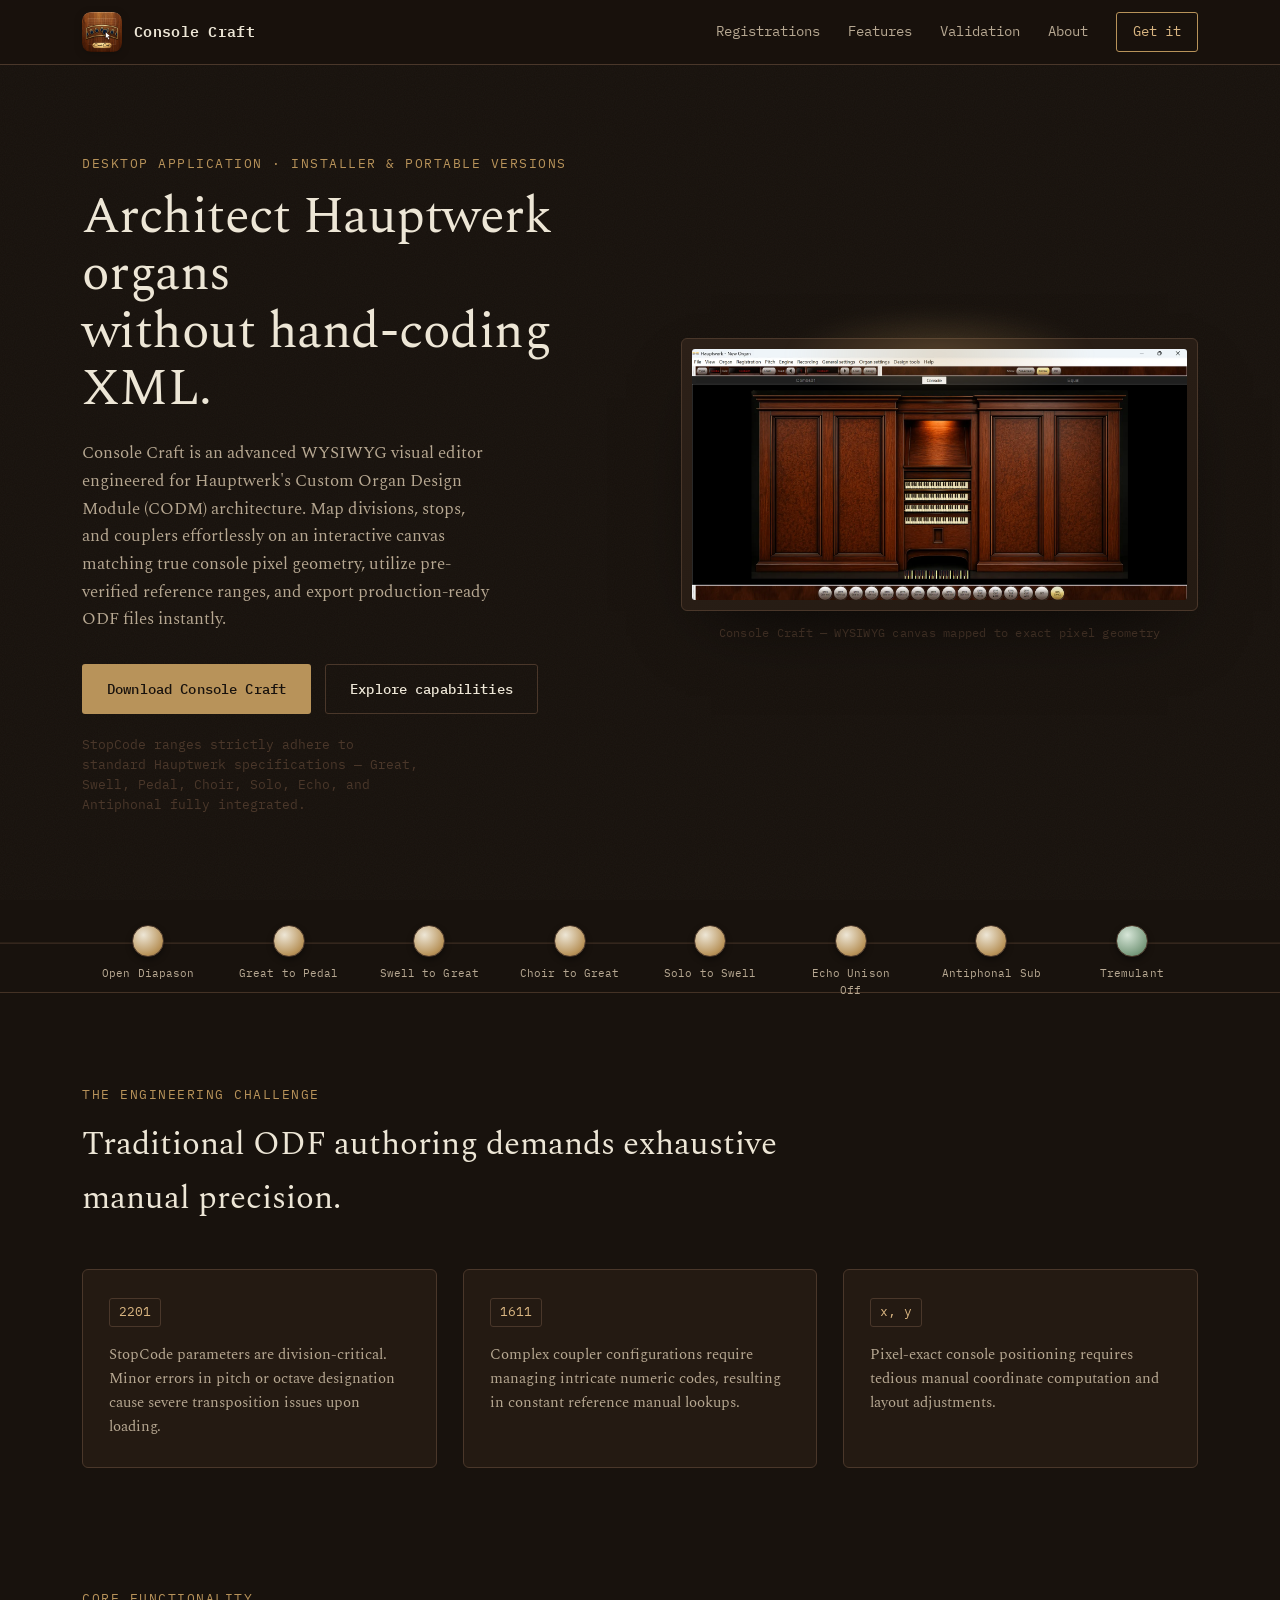
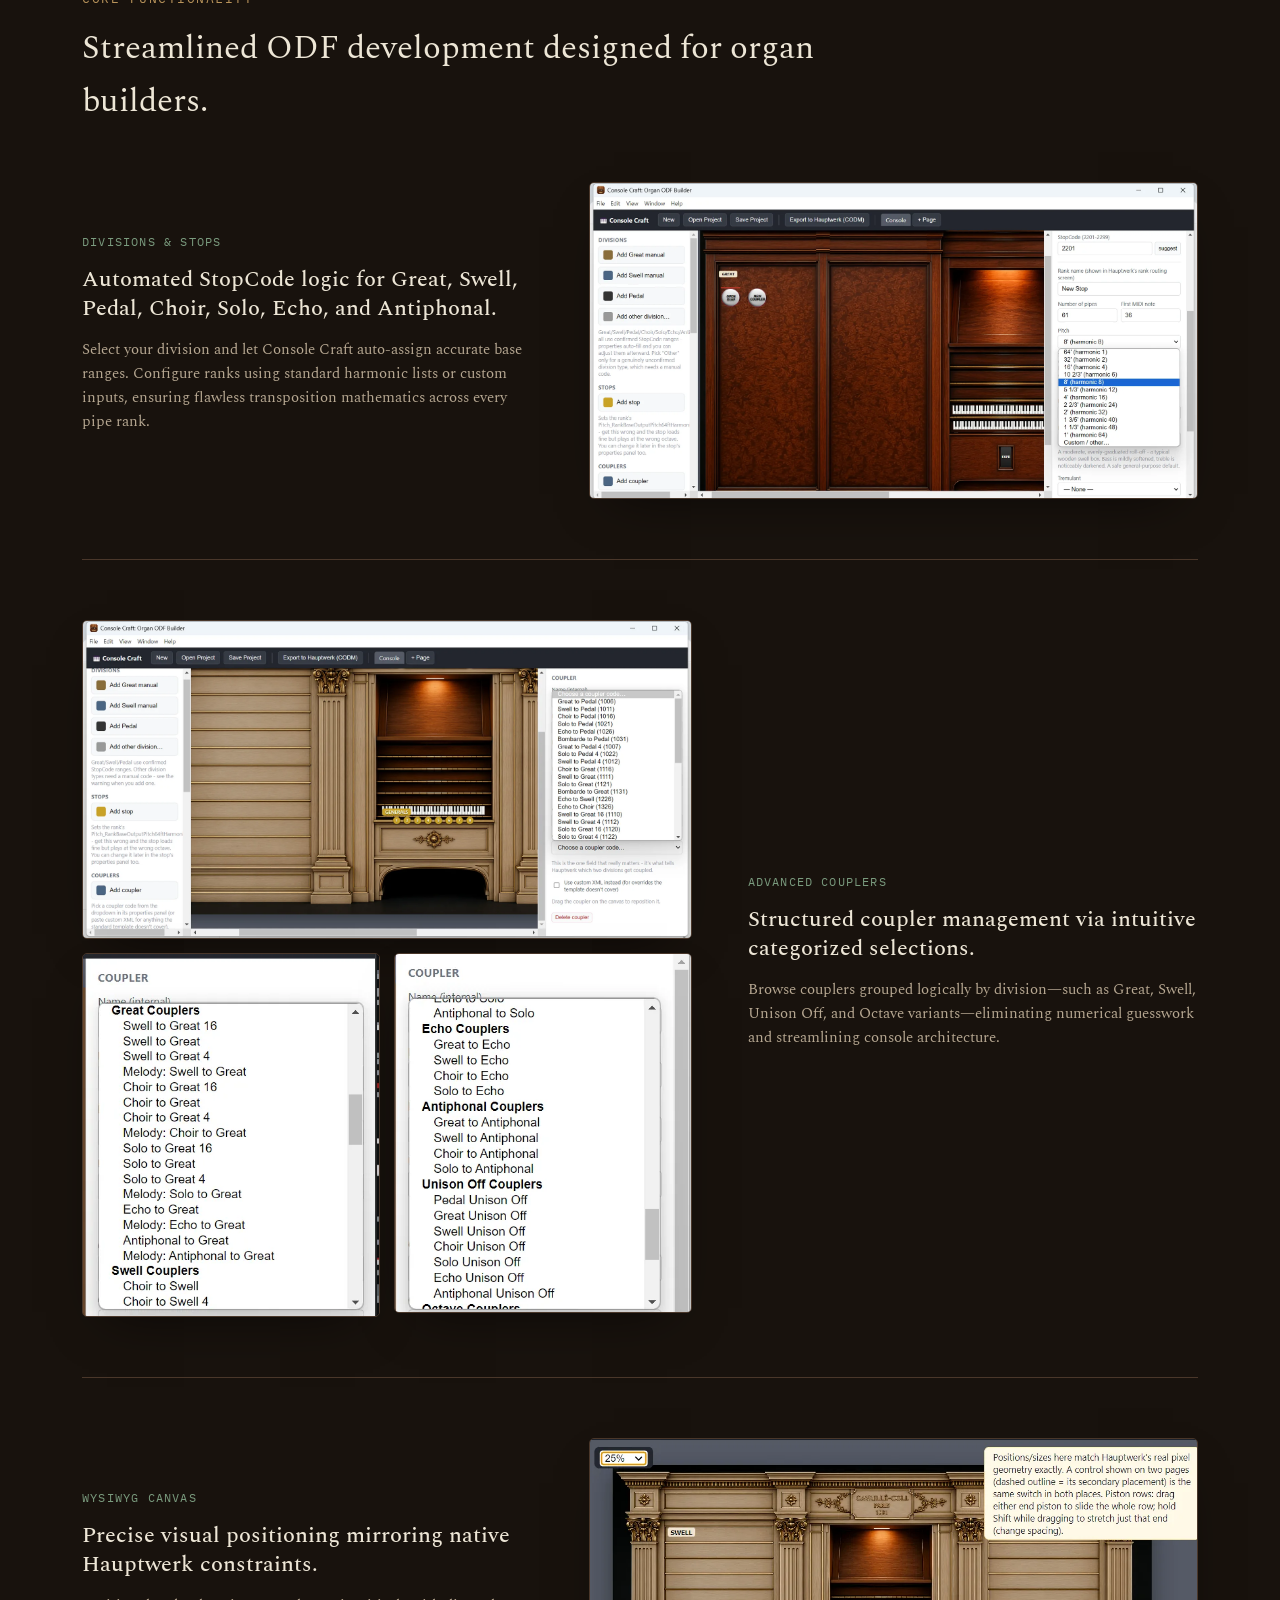
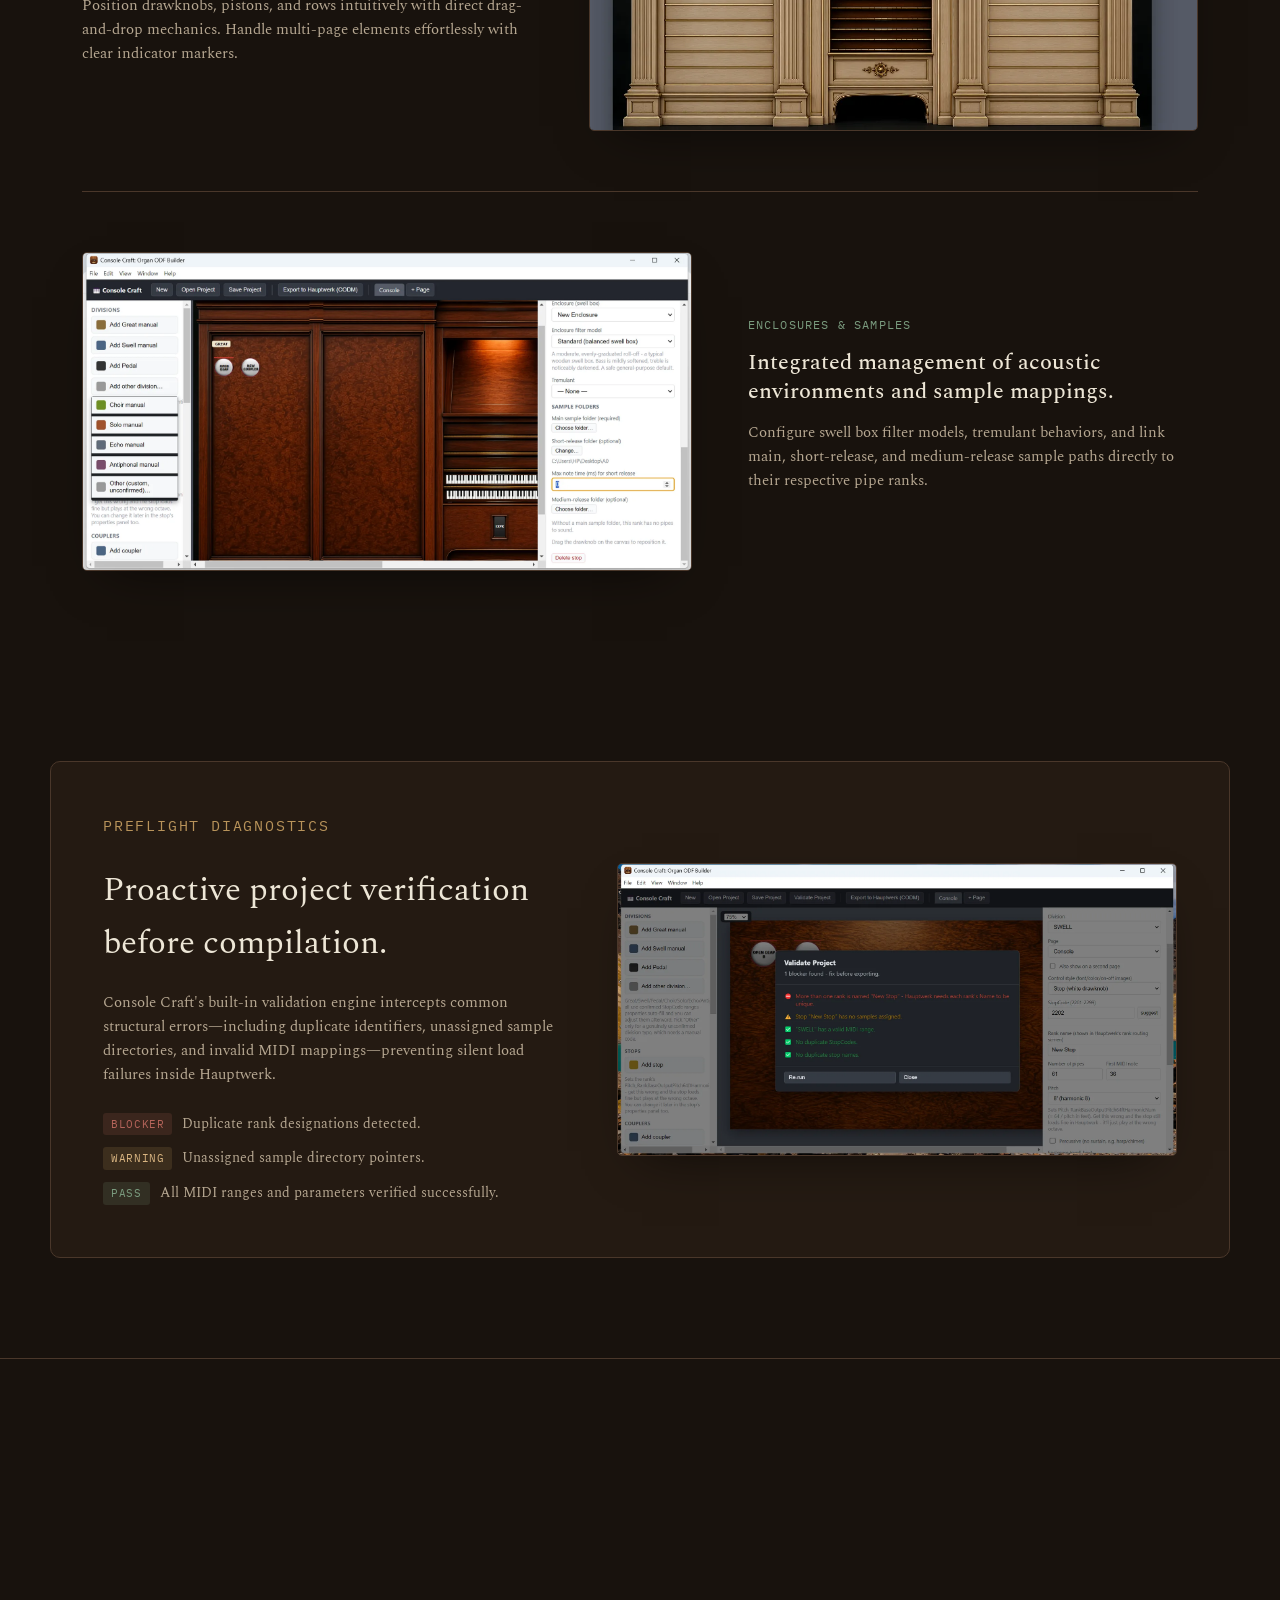
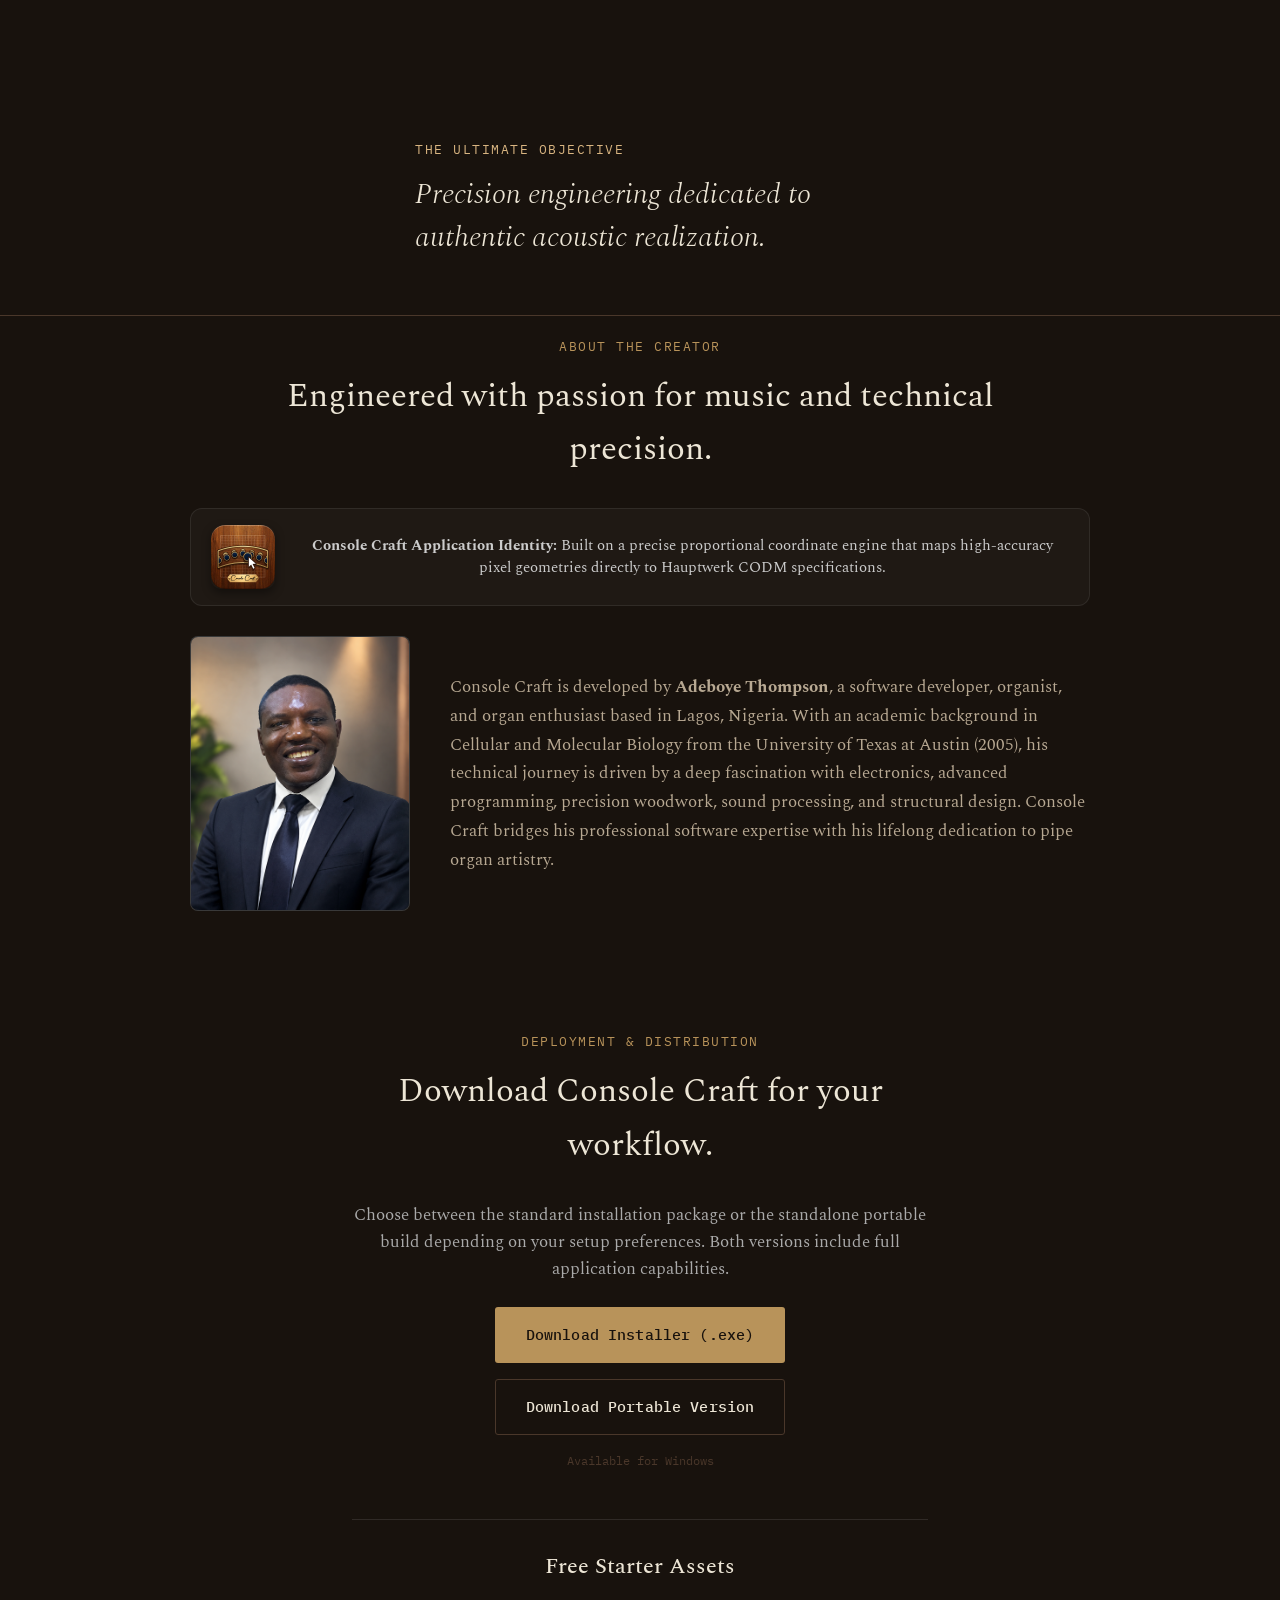
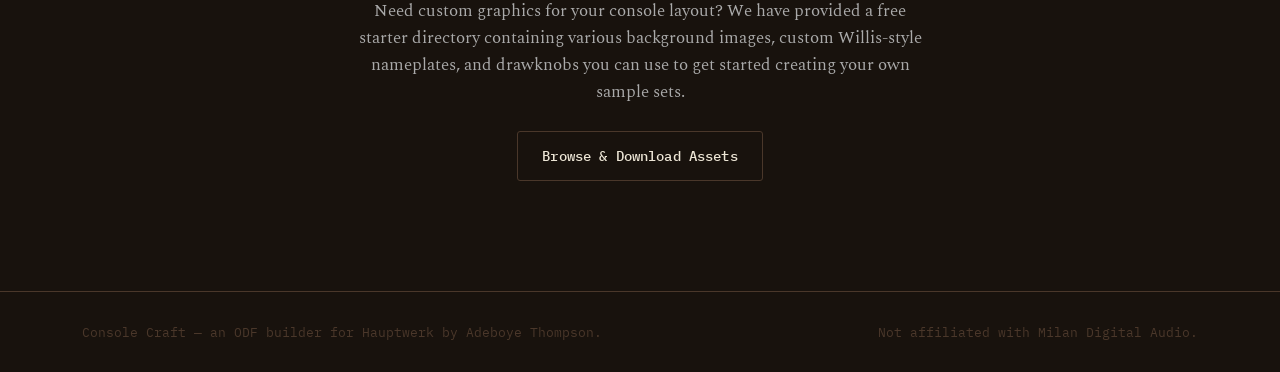
==== commit 8408bdd1: "Update index.html" ====
--- a/index.html
+++ b/index.html
@@ -109,6 +109,7 @@
       Console&nbsp;Craft
     </a>
     <nav class="site-nav">
+      <a href="registrations.html">Registrations</a>
       <a href="#features">Features</a>
       <a href="#validate">Validation</a>
       <a href="#about">About</a>
